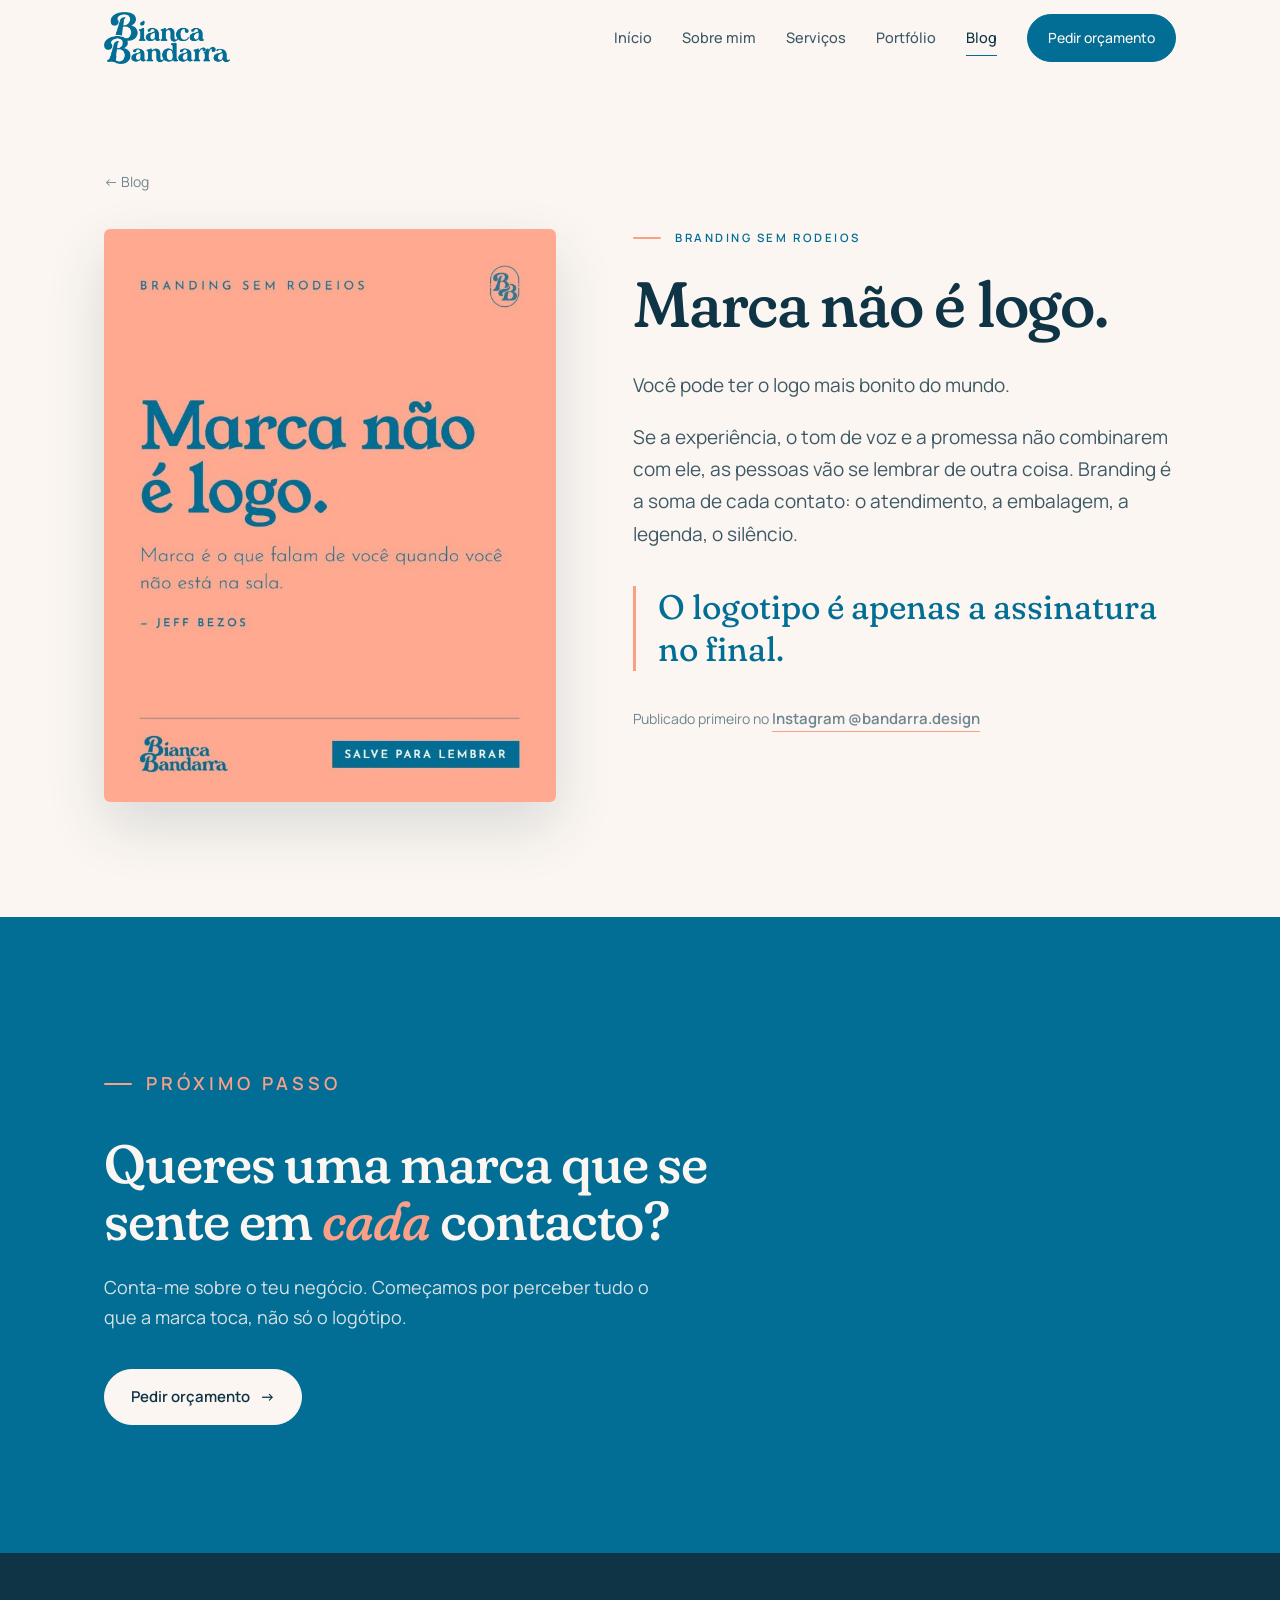
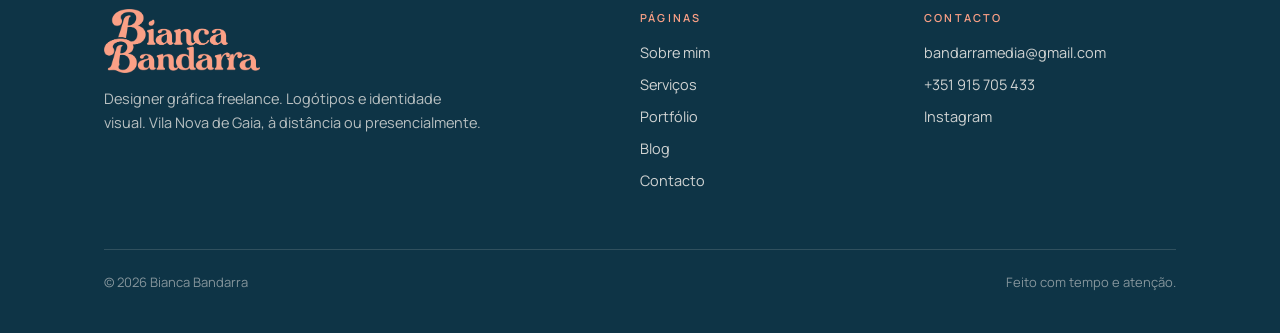
==== blog-marca-nao-e-logo.html @ c50e680f "Blog com a primeira publicação: "Marca não é logo." Página de listagem (blog.html), página por publi" ====
<!doctype html>
<html lang="pt-PT" class="no-js">
<head>
  <meta charset="utf-8">
  <meta name="viewport" content="width=device-width, initial-scale=1">
  <title>Marca não é logo. · Blog Bianca Bandarra</title>
  <meta name="description" content="Você pode ter o logo mais bonito do mundo. Se o resto não combinar com ele, as pessoas vão se lembrar de outra coisa.">
  <meta property="og:title" content="Marca não é logo. · Blog Bianca Bandarra">
  <meta property="og:description" content="Você pode ter o logo mais bonito do mundo. Se o resto não combinar com ele, as pessoas vão se lembrar de outra coisa.">
  <meta name="theme-color" content="#FBF6F1">
  <link rel="icon" href="img/favicon.png">
  <link rel="preconnect" href="https://fonts.googleapis.com"><link rel="preconnect" href="https://fonts.gstatic.com" crossorigin>
  <link href="https://fonts.googleapis.com/css2?family=Fraunces:ital,opsz,wght,SOFT@0,9..144,400..700,100;1,9..144,400..700,100&family=Manrope:wght@400;500;600;700&display=swap" rel="stylesheet">
  
  <link rel="stylesheet" href="styles.css">
</head>
<body>
  <a class="skip" href="#conteudo">Saltar para o conteúdo</a>
  <header class="site-header">
    <div class="wrap">
      <a class="brand" href="index.html" aria-label="Bianca Bandarra, início">
        <img class="brand-logo" src="img/bb-wordmark-azul.png" alt="Bianca Bandarra" width="900" height="370">
      </a>
      <button class="nav-toggle" aria-label="Abrir menu" aria-expanded="false" aria-controls="nav"><span></span><span></span><span></span></button>
      <nav class="nav" id="nav" aria-label="Principal">
        <a href="index.html">Início</a>
        <a href="sobre.html">Sobre mim</a>
        <a href="servicos.html">Serviços</a>
        <a href="portfolio.html">Portfólio</a>
        <a href="blog.html" aria-current="page">Blog</a>
        <a class="btn" href="contacto.html">Pedir orçamento</a>
      </nav>
    </div>
  </header>
  <main id="conteudo">
    <article class="post">
      <div class="wrap">
        <a class="back" href="blog.html">← Blog</a>
        <div class="post-grid">
          <figure class="post-img reveal"><img src="img/blog/marca-nao-e-logo.jpg" alt="Publicação: Marca não é logo. Marca é o que falam de você quando você não está na sala. Jeff Bezos."></figure>
          <div class="post-body reveal">
            <p class="eyebrow">Branding sem rodeios</p>
            <h1>Marca não é logo.</h1>
            <p>Você pode ter o logo mais bonito do mundo.</p>
            <p>Se a experiência, o tom de voz e a promessa não combinarem com ele, as pessoas vão se lembrar de outra coisa. Branding é a soma de cada contato: o atendimento, a embalagem, a legenda, o silêncio.</p>
            <p class="post-destaque">O logotipo é apenas a assinatura no final.</p>
            <p class="small" data-instagram>Publicado primeiro no <a class="link" href="#">Instagram <span data-instagram-handle></span></a></p>
          </div>
        </div>
      </div>
    </article>

  <section class="cta-band">
    <div class="wrap reveal">
      <p class="eyebrow">Próximo passo</p>
      <h2>Queres uma marca que se sente em <em>cada</em> contacto?</h2>
      <p>Conta-me sobre o teu negócio. Começamos por perceber tudo o que a marca toca, não só o logótipo.</p>
      <a class="btn btn--light" href="contacto.html">Pedir orçamento <span class="arrow" aria-hidden="true">→</span></a>
    </div>
  </section>
  </main>
  <footer class="site-footer">
    <div class="wrap">
      <div class="footer-grid">
        <div>
          <img src="img/bb-wordmark-salmao.png" alt="Bianca Bandarra" width="900" height="370" style="height:64px;width:auto">
          <p style="margin:14px 0 0;max-width:26em">Designer gráfica freelance. Logótipos e identidade visual. Vila Nova de Gaia, à distância ou presencialmente.</p>
        </div>
        <div>
          <h4>Páginas</h4>
          <ul>
            <li><a href="sobre.html">Sobre mim</a></li>
            <li><a href="servicos.html">Serviços</a></li>
            <li><a href="portfolio.html">Portfólio</a></li>
            <li><a href="blog.html">Blog</a></li>
            <li><a href="contacto.html">Contacto</a></li>
          </ul>
        </div>
        <div>
          <h4>Contacto</h4>
          <ul>
            <li><a href="mailto:bandarramedia@gmail.com">bandarramedia@gmail.com</a></li>
            <li><a href="https://wa.me/351915705433">+351 915 705 433</a></li>
            <li data-instagram><a href="#">Instagram</a></li>
          </ul>
        </div>
      </div>
      <div class="footer-bottom">
        <span>© <span data-year>2026</span> Bianca Bandarra</span>
        <span>Feito com tempo e atenção.</span>
      </div>
    </div>
  </footer>
  <script src="script.js"></script>
</body>
</html>
---- styles.css ----
/* Bianca Bandarra — Portfólio
   Cores e letra da marca da Bianca: azul petróleo, salmão e creme; Fraunces + Manrope. */

:root {
  --paper: #FBF6F1;
  --paper-2: #FDE7DE;
  --paper-3: #F8D3C4;
  --ink: #0E3446;
  --ink-soft: #3D5966;
  --muted: #6F8590;
  --accent: #036E95;
  --accent-soft: #FBA086;
  --brown: #036E95;
  --brown-deep: #0E3446;
  --line: rgba(14, 52, 70, 0.14);

  --serif: "Fraunces", Georgia, "Times New Roman", serif;
  --sans: "Manrope", system-ui, -apple-system, "Segoe UI", sans-serif;

  --wrap: 1200px;
  --gutter: clamp(16px, 5vw, 64px);
  --radius: 6px;
  --ease: cubic-bezier(.2, .7, .2, 1);
}

*, *::before, *::after { box-sizing: border-box; }
html { scroll-behavior: smooth; -webkit-text-size-adjust: 100%; }
html { color-scheme: light; }
body {
  margin: 0;
  background: var(--paper);
  color: var(--ink);
  font-family: var(--sans);
  font-size: 17px;
  line-height: 1.65;
  font-weight: 400;
  -webkit-font-smoothing: antialiased;
}
img { max-width: 100%; display: block; }
a { color: inherit; }
::selection { background: var(--accent-soft); color: var(--ink); }

.wrap { max-width: var(--wrap); margin: 0 auto; padding: 0 var(--gutter); }

/* ---------- Tipografia ---------- */
.eyebrow {
  font-family: var(--sans);
  font-size: 11.5px;
  font-weight: 600;
  letter-spacing: 0.22em;
  text-transform: uppercase;
  color: var(--accent);
  margin: 0 0 22px;
  display: flex; align-items: center; gap: 14px;
}
.eyebrow::before { content: ""; width: 28px; height: 2px; border-radius: 2px; background: var(--accent-soft); }

h1, h2, h3, .display {
  font-family: var(--serif);
  font-weight: 500;
  font-variation-settings: "SOFT" 100;
  letter-spacing: -0.02em;
  line-height: 1.06;
  margin: 0;
  color: var(--ink);
}
h1 { font-size: clamp(42px, 6.4vw, 84px); }
h2 { font-size: clamp(32px, 4.2vw, 54px); }
h3 { font-size: clamp(24px, 2.4vw, 30px); line-height: 1.2; }
h1 em, h2 em, h3 em, .display em { font-style: italic; color: var(--accent); }

.lead { font-size: clamp(18px, 1.6vw, 21px); line-height: 1.6; color: var(--ink-soft); max-width: 38em; }
.prose p { margin: 0 0 1em; color: var(--ink-soft); max-width: 36em; }
.prose p:last-child { margin-bottom: 0; }
.small { font-size: 14px; color: var(--muted); }

/* ---------- Botões ---------- */
.btn {
  display: inline-flex; align-items: center; gap: 10px;
  font-family: var(--sans); font-size: 15px; font-weight: 600;
  padding: 15px 26px; border-radius: 100px;
  text-decoration: none; border: 1px solid var(--accent);
  background: var(--accent); color: var(--paper);
  transition: background .25s var(--ease), color .25s var(--ease), transform .25s var(--ease);
  cursor: pointer;
}
.btn:hover { background: var(--ink); border-color: var(--ink); transform: translateY(-1px); }
.btn .arrow { transition: transform .25s var(--ease); }
.btn:hover .arrow { transform: translateX(3px); }
.btn--ghost { background: transparent; color: var(--ink); }
.btn--ghost:hover { background: var(--ink); color: var(--paper); border-color: var(--ink); }
.btn--light { background: var(--paper); color: var(--ink); border-color: var(--paper); }
.btn--light:hover { background: var(--accent-soft); border-color: var(--accent-soft); color: var(--ink); }
.btn-row { display: flex; flex-wrap: wrap; gap: 12px; }

.link {
  font-weight: 600; font-size: 15px; text-decoration: none;
  border-bottom: 1px solid var(--accent-soft); padding-bottom: 2px;
  transition: border-color .2s;
}
.link:hover { border-color: var(--ink); }

/* ---------- Cabeçalho ---------- */
.site-header {
  position: sticky; top: env(safe-area-inset-top, 0px); z-index: 50;
  background: rgba(251, 246, 241, 0.92);
  backdrop-filter: saturate(140%) blur(10px);
  -webkit-backdrop-filter: saturate(140%) blur(10px);
  border-bottom: 1px solid transparent;
  transition: border-color .3s;
}
.site-header.is-scrolled { border-bottom-color: var(--line); }
.site-header .wrap { display: flex; align-items: center; justify-content: space-between; height: 76px; gap: 24px; }
.brand { text-decoration: none; display: flex; align-items: center; line-height: 1; }
.brand-logo { height: 52px; width: auto; }
.brand-name { font-family: var(--serif); font-size: 23px; letter-spacing: -0.01em; }
.brand-name em { color: var(--accent); }
.brand-tag { font-size: 10px; letter-spacing: 0.24em; text-transform: uppercase; color: var(--muted); margin-top: 6px; font-weight: 600; }

.nav { display: flex; align-items: center; gap: 30px; }
.nav a { text-decoration: none; font-size: 14.5px; font-weight: 500; color: var(--ink-soft); position: relative; padding: 4px 0; }
.nav a:hover, .nav a[aria-current="page"] { color: var(--ink); }
.nav a[aria-current="page"]::after { content: ""; position: absolute; left: 0; right: 0; bottom: -2px; height: 1px; background: var(--accent); }
.nav .btn { padding: 11px 20px; border-color: var(--accent); font-size: 14px; color: var(--paper); }
.nav .btn:hover { color: var(--paper); }

.nav-toggle { display: none; background: none; border: 0; padding: 10px; margin-right: -10px; cursor: pointer; color: var(--ink); }
.nav-toggle span { display: block; width: 22px; height: 1.5px; background: currentColor; margin: 5px 0; transition: transform .3s var(--ease), opacity .3s; }

@media (max-width: 900px) {
  .nav-toggle { display: block; }
  .nav {
    position: fixed; inset: 76px 0 0 0; background: var(--paper);
    flex-direction: column; align-items: flex-start; gap: 6px;
    padding: 28px var(--gutter);
    transform: translateY(-8px); opacity: 0; pointer-events: none;
    transition: opacity .3s var(--ease), transform .3s var(--ease);
  }
  .nav a { font-family: var(--serif); font-size: 32px; color: var(--ink); }
  .nav a[aria-current="page"]::after { display: none; }
  .nav a[aria-current="page"] { font-style: italic; color: var(--accent); }
  .nav .btn { font-family: var(--sans); font-size: 15px; margin-top: 20px; padding: 15px 26px; }
  body.nav-open { overflow: hidden; }
  body.nav-open .nav { opacity: 1; transform: none; pointer-events: auto; }
  body.nav-open .nav-toggle span:nth-child(1) { transform: translateY(6.5px) rotate(45deg); }
  body.nav-open .nav-toggle span:nth-child(2) { opacity: 0; }
  body.nav-open .nav-toggle span:nth-child(3) { transform: translateY(-6.5px) rotate(-45deg); }
}

/* ---------- Secções ---------- */
.section { padding: clamp(72px, 10vw, 140px) 0; }
.section--tight { padding: clamp(56px, 7vw, 96px) 0; }
.section--alt { background: var(--paper-2); }
.section + .section:not(.section--alt):not(.cta-band) { border-top: 1px solid var(--line); }

.page-hero { padding: clamp(64px, 9vw, 128px) 0 clamp(48px, 6vw, 80px); }
.page-hero h1 { max-width: 13em; }
.page-hero .lead { margin-top: 28px; }

.split { display: grid; grid-template-columns: 5fr 7fr; gap: clamp(32px, 6vw, 96px); align-items: start; }
.split--even { grid-template-columns: 1fr 1fr; }
@media (max-width: 860px) { .split, .split--even { grid-template-columns: 1fr; } }

.section-head { display: flex; justify-content: space-between; align-items: end; gap: 24px; margin-bottom: clamp(36px, 5vw, 64px); flex-wrap: wrap; }
.section-head h2 { max-width: 14em; }

/* ---------- Início ---------- */
.hero { padding: clamp(56px, 8vw, 112px) 0 clamp(64px, 8vw, 112px); }
.hero-grid { display: grid; grid-template-columns: 7fr 5fr; gap: clamp(32px, 6vw, 88px); align-items: end; }
.hero h1 { font-size: clamp(42px, 5.8vw, 82px); }
.hero .lead { margin: 32px 0 40px; }
.hero-aside { border-left: 1px solid var(--line); padding-left: 28px; }
.hero-aside p { margin: 0 0 18px; color: var(--ink-soft); font-size: 15.5px; }
.hero-aside .small { margin: 0; }
@media (max-width: 860px) {
  .hero-grid { grid-template-columns: 1fr; }
  .hero-aside { border-left: 0; border-top: 1px solid var(--line); padding: 24px 0 0; }
}

/* Faixa com as duas marcas */
.duo { display: grid; grid-template-columns: 1fr 1fr; gap: 12px; }
.duo-tile { aspect-ratio: 4 / 3; border-radius: var(--radius); overflow: hidden; display: grid; place-items: center; position: relative; }
.duo-tile img { width: 58%; height: auto; }
.duo-tile--mb { background: #0D0D0D; }
.duo-tile--en { background: #FEF9F2; }
.duo-tile--en img { width: 78%; }
.duo-tile figcaption {
  position: absolute; left: 18px; bottom: 14px; font-size: 11px; letter-spacing: .2em;
  text-transform: uppercase; font-weight: 600;
}
.duo-tile--mb figcaption { color: #C9A84C; }
.duo-tile--en figcaption { color: #B87057; }
@media (max-width: 600px) { .duo { grid-template-columns: 1fr; } }

/* Princípios / passos */
.points { display: grid; grid-template-columns: repeat(3, 1fr); gap: clamp(24px, 4vw, 56px); }
.point { border-top: 1px solid var(--ink); padding-top: 22px; }
.point-num { font-family: var(--serif); font-style: italic; color: var(--accent); font-size: 20px; display: block; margin-bottom: 14px; }
.point h3 { font-size: 26px; margin-bottom: 12px; }
.point p { margin: 0; color: var(--ink-soft); font-size: 16px; }
@media (max-width: 860px) { .points { grid-template-columns: 1fr; } }

.note {
  font-family: var(--serif); font-size: clamp(24px, 2.8vw, 34px); line-height: 1.35;
  max-width: 26em; margin: 0; color: var(--ink);
}
.note em { color: var(--accent); }

/* ---------- Cartões de projeto ---------- */
.projects { display: grid; grid-template-columns: 1fr 1fr; gap: clamp(20px, 3vw, 40px); }
@media (max-width: 760px) { .projects { grid-template-columns: 1fr; } }
.project-card { text-decoration: none; display: block; }
.project-media {
  aspect-ratio: 4 / 5; border-radius: var(--radius); overflow: hidden; position: relative;
  display: grid; place-items: center;
}
.project-media img { transition: transform .8s var(--ease); }
.project-card:hover .project-media img { transform: scale(1.035); }
.project-media--mb { background: #0D0D0D; }
.project-media--mb img.cover { position: absolute; inset: 0; width: 100%; height: 100%; object-fit: cover; opacity: .38; }
.project-media--mb img.mark { position: relative; width: 52%; filter: drop-shadow(0 18px 40px rgba(0,0,0,.6)); }
.project-media--en { background: #FEF9F2; }
.project-media--en img { width: 86%; }
.project-meta { display: flex; justify-content: space-between; align-items: baseline; gap: 16px; padding-top: 20px; border-top: 1px solid var(--line); margin-top: 20px; }
.project-meta h3 { font-size: clamp(26px, 2.6vw, 34px); }
.project-meta .tag { font-size: 13px; color: var(--muted); text-align: right; }
.project-card p { margin: 10px 0 0; color: var(--ink-soft); font-size: 16px; max-width: 34em; }
.project-card .link { display: inline-block; margin-top: 16px; }

/* ---------- Serviços ---------- */
.services { display: grid; grid-template-columns: repeat(3, 1fr); gap: 1px; background: var(--line); border: 1px solid var(--line); border-radius: var(--radius); overflow: hidden; }
.service { background: var(--paper); padding: clamp(28px, 3vw, 40px); display: flex; flex-direction: column; }
.service .point-num { margin-bottom: 26px; }
.service h3 { margin-bottom: 12px; }
.service > p { color: var(--ink-soft); margin: 0 0 24px; font-size: 16px; }
.service ul { list-style: none; margin: auto 0 0; padding: 20px 0 0; border-top: 1px solid var(--line); }
.service li { font-size: 15px; color: var(--ink-soft); padding: 6px 0 6px 22px; position: relative; }
.service li::before { content: ""; position: absolute; left: 0; top: 16px; width: 10px; height: 1px; background: var(--accent); }
@media (max-width: 900px) { .services { grid-template-columns: 1fr; } }

.steps { list-style: none; margin: 0; padding: 0; counter-reset: s; }
.steps li { display: grid; grid-template-columns: 72px 1fr 1.4fr; gap: 24px; padding: 28px 0; border-top: 1px solid var(--line); align-items: baseline; }
.steps li:last-child { border-bottom: 1px solid var(--line); }
.steps li::before { counter-increment: s; content: "0" counter(s); font-family: var(--serif); font-style: italic; color: var(--accent); font-size: 22px; }
.steps h3 { font-size: 26px; }
.steps p { margin: 0; color: var(--ink-soft); font-size: 16px; }
@media (max-width: 760px) {
  .steps li { grid-template-columns: 48px 1fr; gap: 6px 16px; }
  .steps p { grid-column: 2; }
}

/* ---------- Estudo de caso ---------- */
.case-hero { padding: clamp(48px, 7vw, 96px) 0 0; }
.case-hero .back { font-size: 14px; text-decoration: none; color: var(--muted); display: inline-flex; gap: 8px; margin-bottom: 36px; }
.case-hero .back:hover { color: var(--ink); }
.case-hero h1 { max-width: 12em; }
.case-hero .lead { margin-top: 24px; }

.case-cover { margin-top: clamp(40px, 6vw, 72px); border-radius: var(--radius); overflow: hidden; position: relative; aspect-ratio: 16 / 8; display: grid; place-items: center; }
@media (max-width: 700px) { .case-cover { aspect-ratio: 4 / 3; } }

.meta-grid { display: grid; grid-template-columns: repeat(4, 1fr); gap: 24px; padding: 32px 0; border-bottom: 1px solid var(--line); }
.meta-grid dt { font-size: 11px; letter-spacing: .2em; text-transform: uppercase; color: var(--muted); font-weight: 600; margin-bottom: 8px; }
.meta-grid dd { margin: 0; font-size: 15.5px; color: var(--ink); }
@media (max-width: 760px) { .meta-grid { grid-template-columns: 1fr 1fr; } }

.story { display: grid; gap: 0; }
.story-row { display: grid; grid-template-columns: 4fr 8fr; gap: clamp(24px, 5vw, 80px); padding: clamp(36px, 5vw, 56px) 0; border-bottom: 1px solid var(--line); }
.story-row:first-child { padding-top: 0; }
.story-row:last-child { border-bottom: 0; padding-bottom: 0; }
.story-row h2 { font-size: clamp(30px, 3.4vw, 42px); }
.story-row p { margin: 0 0 1em; color: var(--ink-soft); font-size: 18px; max-width: 36em; }
.story-row p:last-child { margin: 0; }
@media (max-width: 760px) { .story-row { grid-template-columns: 1fr; } }

.gallery { display: grid; grid-template-columns: repeat(12, 1fr); gap: 12px; }
.g { border-radius: var(--radius); overflow: hidden; position: relative; margin: 0; }
.g img { width: 100%; height: 100%; object-fit: cover; }
.g figcaption { position: absolute; left: 14px; bottom: 12px; font-size: 11px; letter-spacing: .18em; text-transform: uppercase; font-weight: 600; padding: 5px 9px; border-radius: 2px; }
.g-12 { grid-column: span 12; } .g-8 { grid-column: span 8; } .g-7 { grid-column: span 7; }
.g-6 { grid-column: span 6; } .g-5 { grid-column: span 5; } .g-4 { grid-column: span 4; }
@media (max-width: 760px) { .gallery > * { grid-column: span 12 !important; } }

.swatches { display: grid; grid-template-columns: repeat(auto-fit, minmax(120px, 1fr)); gap: 12px; }
.swatch { border-radius: var(--radius); overflow: hidden; border: 1px solid var(--line); background: var(--paper); }
.swatch i { display: block; height: 96px; }
.swatch span { display: block; padding: 10px 12px 12px; font-size: 13px; line-height: 1.4; }
.swatch b { display: block; font-weight: 600; color: var(--ink); }
.swatch small { color: var(--muted); font-size: 12px; letter-spacing: .04em; }

.type-row { display: grid; grid-template-columns: 1fr 1fr; gap: 12px; }
.type-card { border: 1px solid var(--line); border-radius: var(--radius); padding: 28px; background: var(--paper); }
.type-card .label { font-size: 11px; letter-spacing: .2em; text-transform: uppercase; color: var(--muted); font-weight: 600; }
.type-card .sample { font-size: clamp(36px, 4vw, 52px); line-height: 1.1; margin: 16px 0 10px; }
.type-card p { margin: 0; color: var(--ink-soft); font-size: 14.5px; }
@media (max-width: 700px) { .type-row { grid-template-columns: 1fr; } }

.next-project { display: grid; grid-template-columns: 1fr auto; align-items: end; gap: 24px; text-decoration: none; padding: clamp(40px, 5vw, 64px) 0; border-top: 1px solid var(--line); }
.next-project h2 { transition: color .3s; }
.next-project:hover h2 { color: var(--accent); }
.next-project .arrow-lg { font-family: var(--serif); font-size: clamp(36px, 5vw, 64px); line-height: 1; transition: transform .3s var(--ease); }
.next-project:hover .arrow-lg { transform: translateX(8px); }

/* ---------- Faixa CTA / rodapé ---------- */
.cta-band { background: var(--brown); color: var(--paper); padding: clamp(72px, 10vw, 128px) 0; }
.cta-band .eyebrow { color: var(--accent-soft); }
.cta-band .eyebrow::before { background: var(--accent-soft); }
.cta-band h2 { color: var(--paper); max-width: 12em; }
.cta-band h2 em { color: var(--accent-soft); }
.cta-band p { color: rgba(251, 246, 241, .85); max-width: 32em; margin: 24px 0 36px; font-size: 18px; }

.site-footer { background: var(--brown-deep); color: rgba(251, 246, 241, .72); padding: 56px 0 40px; font-size: 14.5px; }
.footer-grid { display: grid; grid-template-columns: 2fr 1fr 1fr; gap: 32px; }
.site-footer .brand-name { color: var(--paper); font-size: 26px; }
.site-footer .brand-name em { color: var(--accent-soft); }
.site-footer h4 { font-size: 11px; letter-spacing: .2em; text-transform: uppercase; color: var(--accent-soft); font-weight: 600; margin: 0 0 14px; }
.site-footer ul { list-style: none; margin: 0; padding: 0; }
.site-footer li { margin: 0 0 8px; }
.site-footer a { text-decoration: none; color: rgba(251, 246, 241, .82); }
.site-footer a:hover { color: var(--paper); }
.footer-bottom { margin-top: 48px; padding-top: 22px; border-top: 1px solid rgba(251, 246, 241, .14); display: flex; justify-content: space-between; gap: 16px; flex-wrap: wrap; font-size: 13px; color: rgba(251, 246, 241, .5); }
@media (max-width: 760px) { .footer-grid { grid-template-columns: 1fr; } }

/* ---------- Contacto ---------- */
.contact-grid { display: grid; grid-template-columns: 7fr 5fr; gap: clamp(32px, 6vw, 88px); align-items: start; }
@media (max-width: 860px) { .contact-grid { grid-template-columns: 1fr; } }
.form { display: grid; grid-template-columns: 1fr 1fr; gap: 20px; }
.field { display: flex; flex-direction: column; gap: 8px; }
.field--full { grid-column: 1 / -1; }
.field label { font-size: 12px; letter-spacing: .14em; text-transform: uppercase; font-weight: 600; color: var(--ink-soft); }
.field input, .field select, .field textarea {
  font: inherit; font-size: 16px; color: var(--ink);
  background: transparent; border: 0; border-bottom: 1px solid rgba(14, 52, 70, .3);
  padding: 10px 0 12px; border-radius: 0; outline: none; transition: border-color .2s;
  -webkit-appearance: none; appearance: none;
}
.field select { background-image: linear-gradient(45deg, transparent 50%, var(--ink) 50%), linear-gradient(135deg, var(--ink) 50%, transparent 50%); background-position: calc(100% - 10px) 52%, calc(100% - 5px) 52%; background-size: 5px 5px; background-repeat: no-repeat; padding-right: 24px; }
.field textarea { min-height: 140px; resize: vertical; }
.field input:focus, .field select:focus, .field textarea:focus { border-bottom-color: var(--accent); }
.form .btn { justify-self: start; }
.form .small { grid-column: 1 / -1; margin: -4px 0 0; }
@media (max-width: 600px) { .form { grid-template-columns: 1fr; } }

.contact-list { list-style: none; margin: 0; padding: 0; border-top: 1px solid var(--line); }
.contact-list li { border-bottom: 1px solid var(--line); }
.contact-list a, .contact-list div { display: flex; justify-content: space-between; align-items: baseline; gap: 16px; padding: 20px 0; text-decoration: none; }
.contact-list span:first-child { font-size: 11px; letter-spacing: .2em; text-transform: uppercase; color: var(--muted); font-weight: 600; }
.contact-list span:last-child { font-family: var(--serif); font-size: clamp(19px, 2vw, 23px); text-align: right; word-break: break-word; }
.contact-list a:hover span:last-child { color: var(--accent); }

/* ---------- Revelar ao rolar ---------- */
.reveal { animation: rise .8s var(--ease) both; }
@keyframes rise { from { transform: translateY(12px); } to { transform: none; } }
@media (prefers-reduced-motion: reduce) {
  html { scroll-behavior: auto; }
  .reveal { animation: none; }
  * { transition-duration: 0s !important; }
}

.skip { position: absolute; left: -9999px; }
.skip:focus { left: 16px; top: 16px; z-index: 100; background: var(--ink); color: var(--paper); padding: 10px 14px; }
:focus-visible { outline: 2px solid var(--accent); outline-offset: 3px; }

/* ---------- Foto e marca pessoal ---------- */
.hero-photo { margin: 0; position: relative; }
.hero-photo > img { width: 100%; height: auto; aspect-ratio: 4 / 5; object-fit: cover; object-position: 50% 30%; border-radius: 220px 220px var(--radius) var(--radius); }
.hero-photo figcaption {
  position: absolute; left: -32px; bottom: 28px; max-width: 280px;
  background: var(--accent); color: var(--paper); border-radius: var(--radius);
  padding: 18px 20px; display: flex; gap: 14px; align-items: center;
  font-size: 14px; line-height: 1.5; box-shadow: 0 18px 40px rgba(14, 52, 70, .22);
}
.hero-photo figcaption img { width: 30px; height: auto; flex: none; }
.hero-grid { align-items: center; }
@media (max-width: 860px) {
  .hero-photo { max-width: 420px; }
  .hero-photo figcaption { left: 16px; right: 16px; max-width: none; bottom: 16px; }
}
.about-photo { margin: 0; }
.about-photo img { width: 100%; height: auto; aspect-ratio: 4 / 5; object-fit: cover; object-position: 50% 30%; border-radius: 220px 220px var(--radius) var(--radius); }
.split:has(.about-photo) { align-items: center; }

.brand-board { display: grid; grid-template-columns: 3fr 2fr; gap: 12px; }
.bb-tile { border-radius: var(--radius); aspect-ratio: 1; display: grid; place-items: center; }
.bb-tile--azul { background: var(--accent); aspect-ratio: auto; }
.bb-tile--azul img { width: 78%; height: auto; }
.bb-tile--salmao { background: var(--accent-soft); }
.bb-tile--salmao img { width: 52%; height: auto; }
@media (max-width: 600px) { .brand-board { grid-template-columns: 1fr 1fr; } }


.form-status { grid-column: 1 / -1; border-radius: var(--radius); padding: 18px 20px; font-size: 15.5px; line-height: 1.6; color: var(--ink); }
.form-status b { display: block; margin-bottom: 4px; }
.form-status--ok { background: var(--paper-2); border: 1px solid var(--accent-soft); }
.form-status--erro { background: var(--paper); border: 1px solid var(--line); }
.form .btn:disabled { opacity: .6; cursor: wait; transform: none; }

/* ---------- Blog ---------- */
.posts { display: grid; grid-template-columns: repeat(3, 1fr); gap: clamp(24px, 3vw, 40px); }
@media (max-width: 900px) { .posts { grid-template-columns: repeat(2, 1fr); } }
@media (max-width: 560px) { .posts { grid-template-columns: 1fr; } }
.post-card { text-decoration: none; display: flex; flex-direction: column; gap: 10px; min-width: 0; }
.post-card-img { border-radius: var(--radius); overflow: hidden; aspect-ratio: 4 / 5; background: var(--paper-2); }
.post-card-img img { width: 100%; height: 100%; object-fit: cover; transition: transform .8s var(--ease); }
.post-card:hover .post-card-img img { transform: scale(1.03); }
.post-serie { font-size: 11px; letter-spacing: .2em; text-transform: uppercase; color: var(--accent); font-weight: 700; margin-top: 8px; }
.post-card h3 { font-size: clamp(24px, 2.2vw, 28px); }
.post-card p { margin: 0; color: var(--ink-soft); font-size: 15.5px; }
.post-card .link { align-self: flex-start; margin-top: 4px; }

.post { padding: clamp(48px, 7vw, 96px) 0 clamp(72px, 9vw, 120px); }
.post .back { font-size: 14px; text-decoration: none; color: var(--muted); display: inline-flex; margin-bottom: 36px; }
.post .back:hover { color: var(--ink); }
.post-grid { display: grid; grid-template-columns: 5fr 6fr; gap: clamp(32px, 6vw, 88px); align-items: start; }
@media (max-width: 860px) { .post-grid { grid-template-columns: 1fr; } }
.post-img { margin: 0; position: sticky; top: calc(env(safe-area-inset-top, 0px) + 100px); }
@media (max-width: 860px) { .post-img { position: static; max-width: 460px; } }
.post-img img { width: 100%; height: auto; border-radius: var(--radius); box-shadow: 0 24px 60px rgba(14, 52, 70, .14); }
.post-body { min-width: 0; }
.post-body h1 { font-size: clamp(40px, 5vw, 64px); margin-bottom: 32px; }
.post-body > p:not(.eyebrow):not(.small):not(.post-destaque) { font-size: 19px; line-height: 1.7; color: var(--ink-soft); margin: 0 0 1em; max-width: 34em; }
.post-destaque { font-family: var(--serif); font-variation-settings: "SOFT" 100; font-size: clamp(26px, 2.8vw, 34px); line-height: 1.25; color: var(--accent); border-left: 3px solid var(--accent-soft); padding-left: 22px; margin: 36px 0; max-width: 18em; }
.post-body .small { margin-top: 32px; }
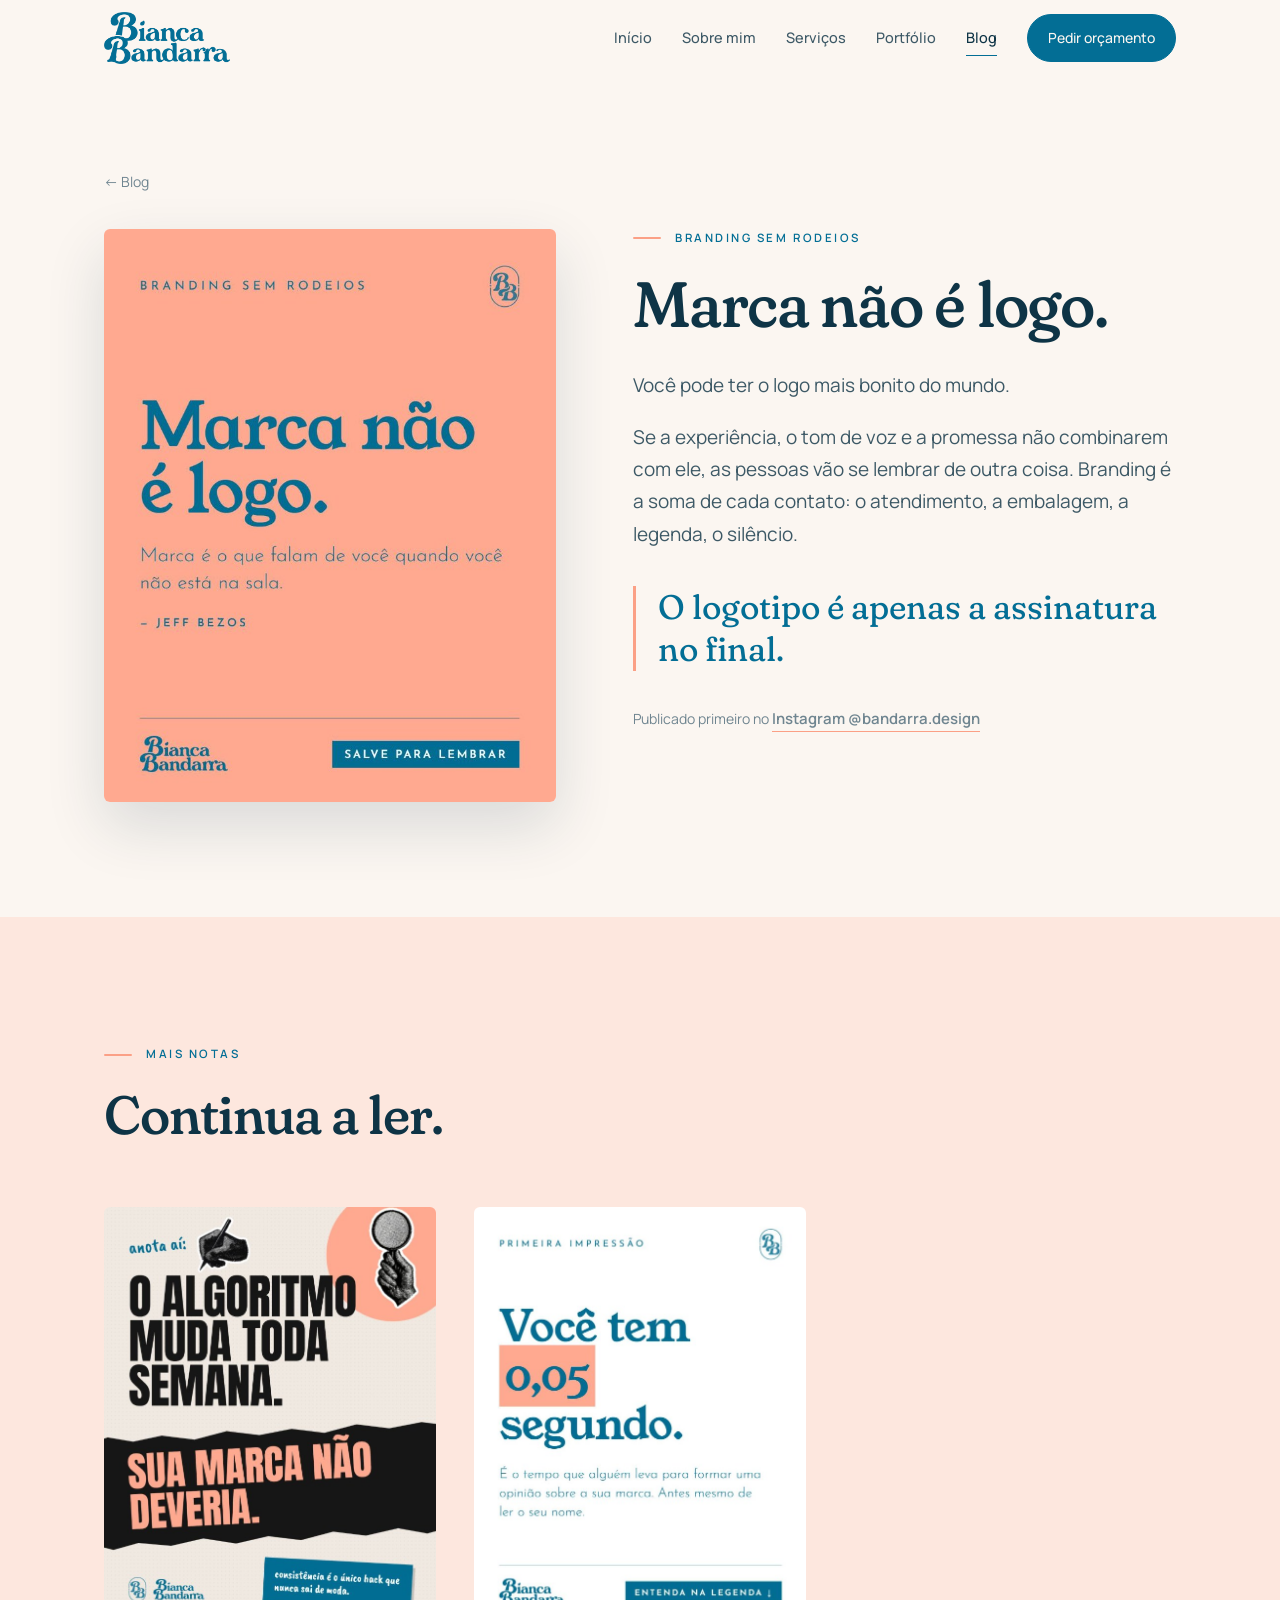
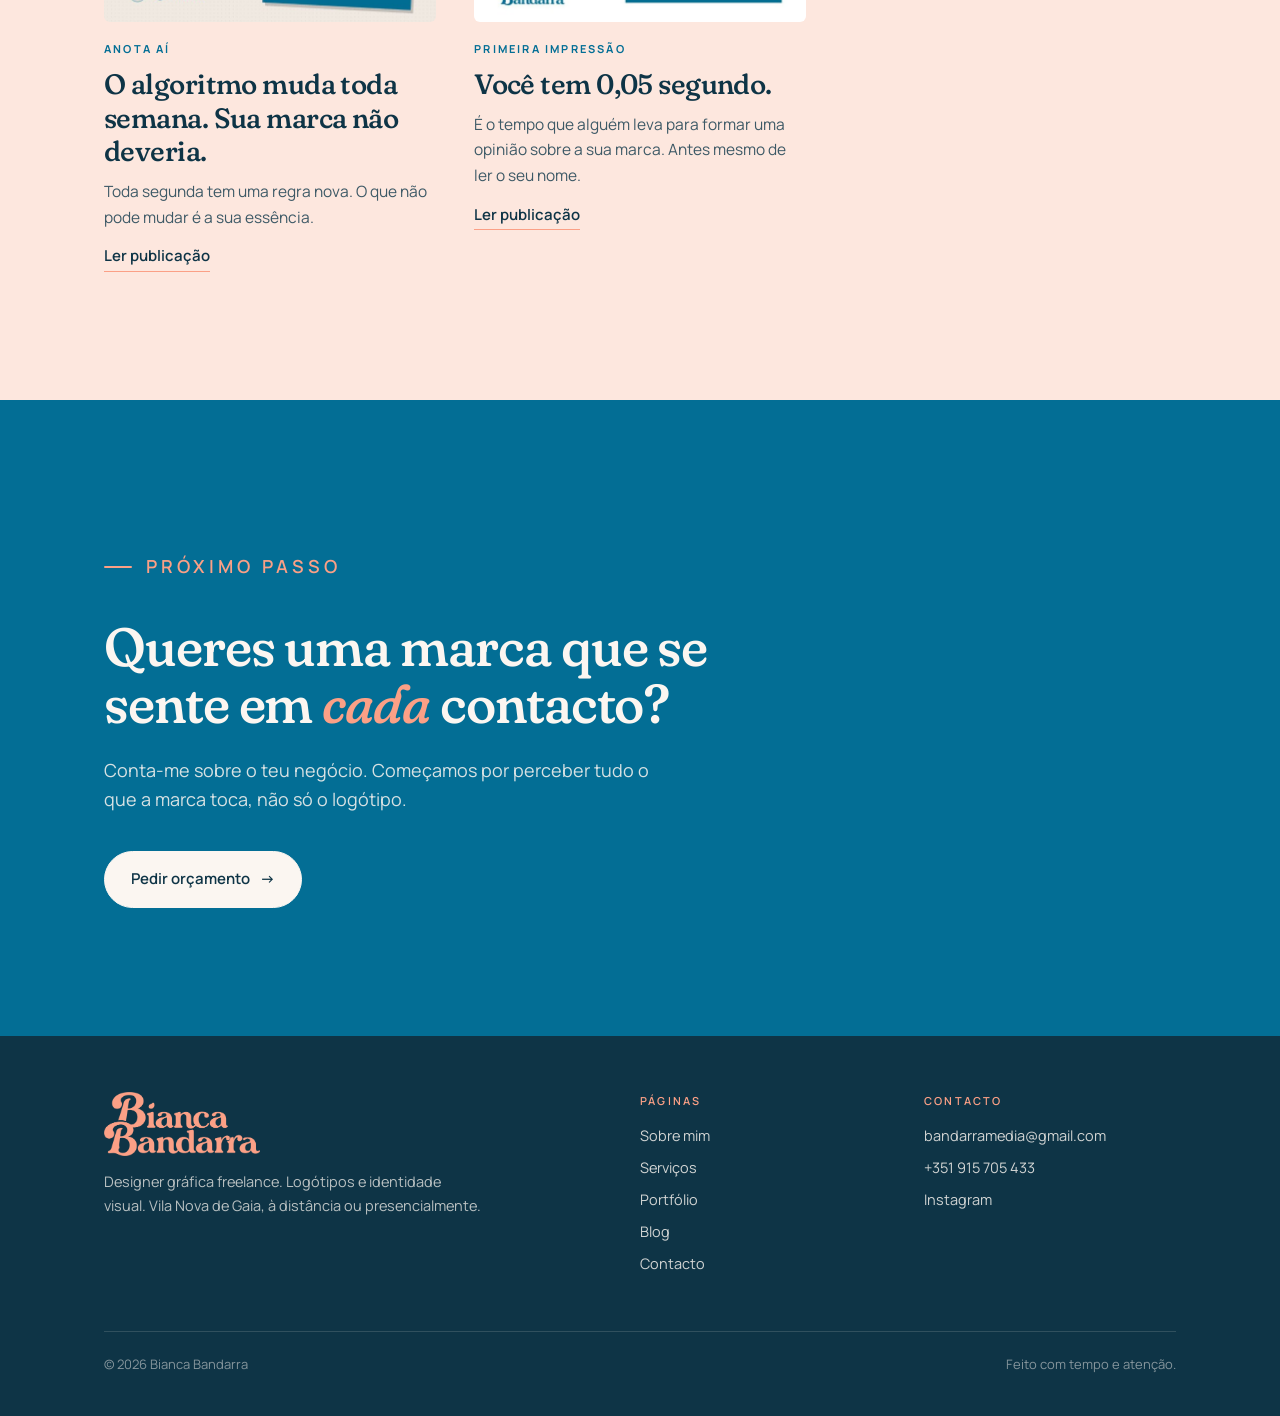
==== commit 8e1581cc: "Blog: duas novas publicações "O algoritmo muda toda semana. Sua marca não deveria." e "Você tem 0,05" ====
--- a/blog-marca-nao-e-logo.html
+++ b/blog-marca-nao-e-logo.html
@@ -50,6 +50,28 @@
       </div>
     </article>
 
+    <section class="section section--alt">
+      <div class="wrap">
+        <div class="section-head reveal"><div><p class="eyebrow">Mais notas</p><h2>Continua a ler.</h2></div></div>
+        <div class="posts">
+          <a class="post-card reveal" href="blog-o-algoritmo-muda.html">
+            <div class="post-card-img"><img src="img/blog/o-algoritmo-muda.jpg" alt="Publicação: O algoritmo muda toda semana. Sua marca não deveria. Consistência é o único hack que nunca sai de moda." loading="lazy"></div>
+            <span class="post-serie">Anota aí</span>
+            <h3>O algoritmo muda toda semana. Sua marca não deveria.</h3>
+            <p>Toda segunda tem uma regra nova. O que não pode mudar é a sua essência.</p>
+            <span class="link">Ler publicação</span>
+          </a>
+          <a class="post-card reveal" href="blog-primeira-impressao.html">
+            <div class="post-card-img"><img src="img/blog/primeira-impressao.jpg" alt="Publicação: Você tem 0,05 segundo. É o tempo que alguém leva para formar uma opinião sobre a sua marca." loading="lazy"></div>
+            <span class="post-serie">Primeira impressão</span>
+            <h3>Você tem 0,05 segundo.</h3>
+            <p>É o tempo que alguém leva para formar uma opinião sobre a sua marca. Antes mesmo de ler o seu nome.</p>
+            <span class="link">Ler publicação</span>
+          </a>
+        </div>
+      </div>
+    </section>
+
   <section class="cta-band">
     <div class="wrap reveal">
       <p class="eyebrow">Próximo passo</p>
